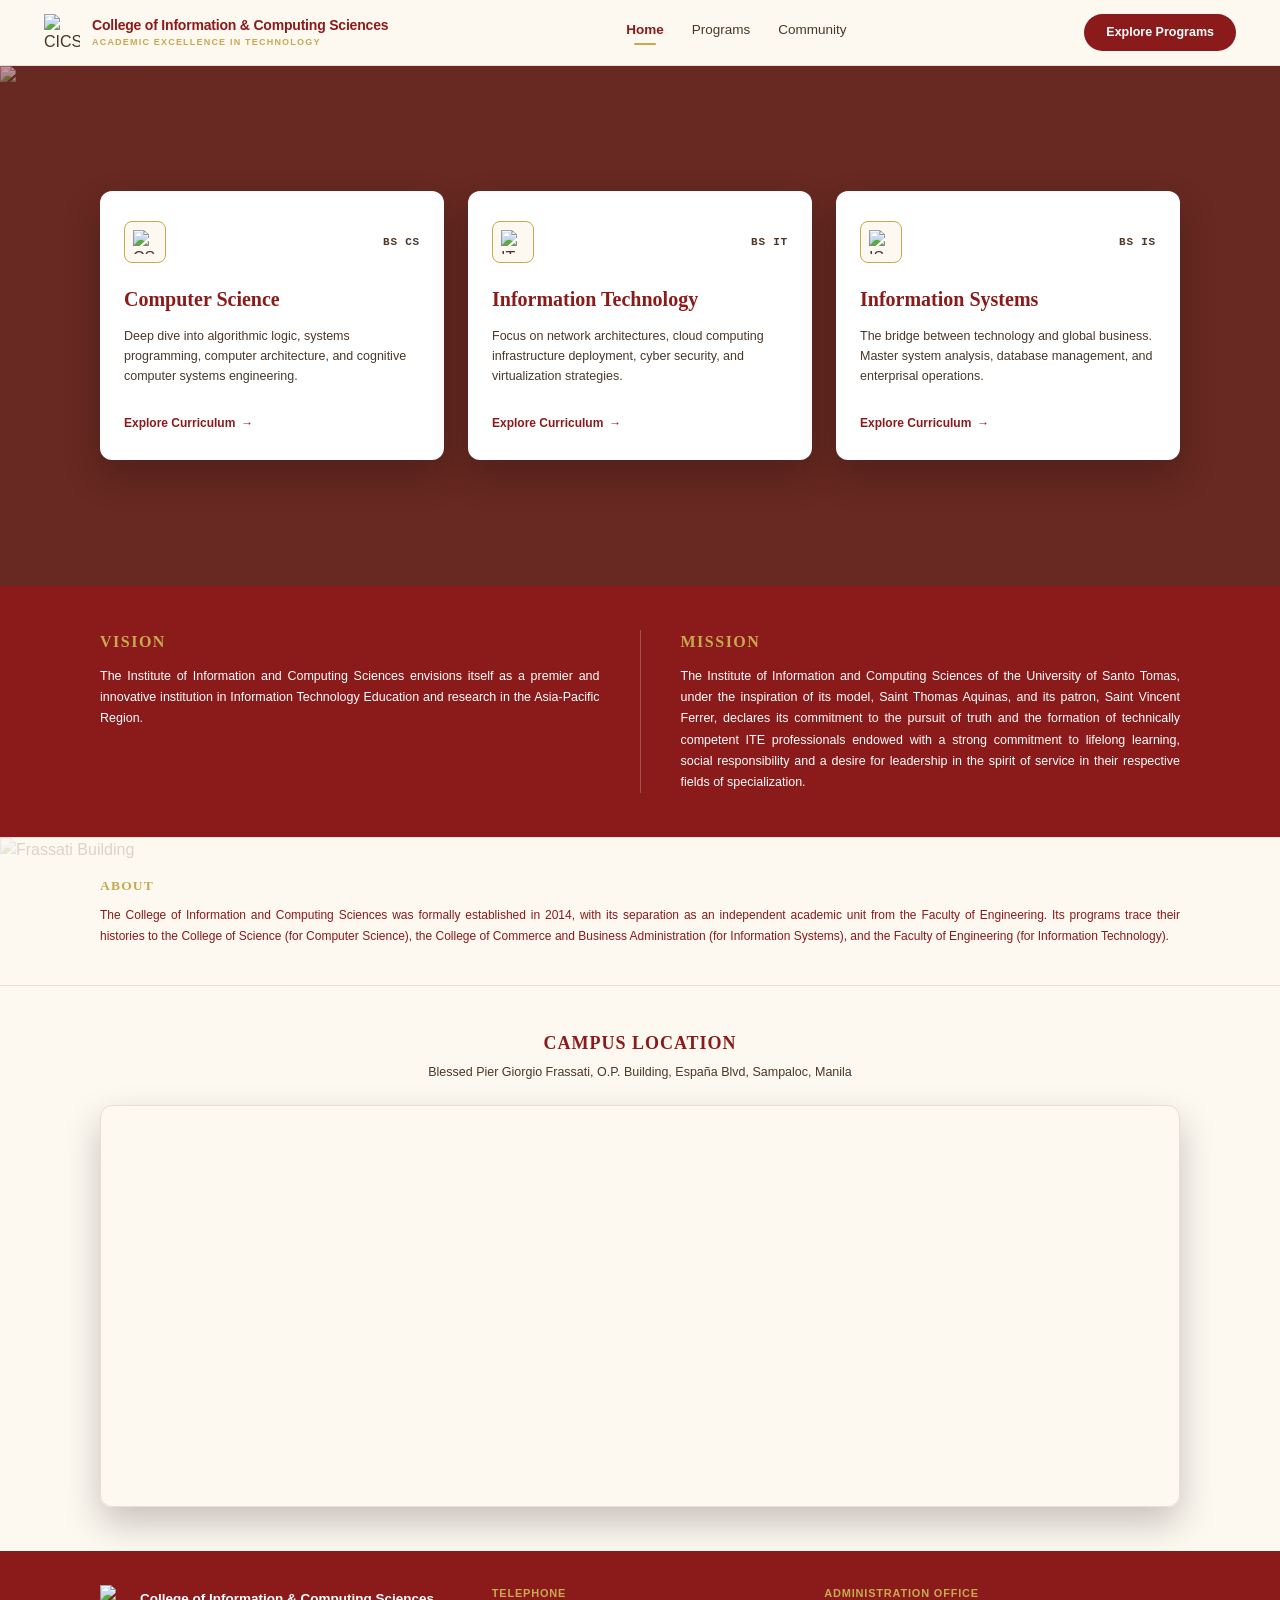
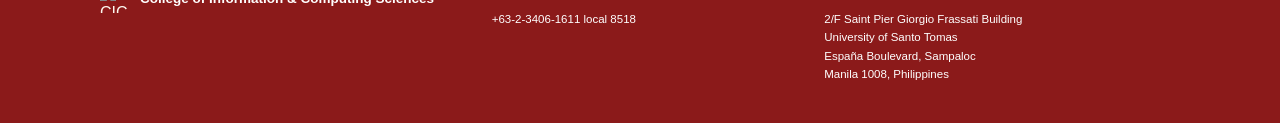
==== index.html @ a7427cb4 "Add files via upload" ====
<!DOCTYPE html>
<html lang="en">
<head>
  <meta charset="UTF-8">
  <meta name="viewport" content="width=device-width, initial-scale=1.0">
  <title>College of Information & Computing Sciences</title>
  <link rel="stylesheet" href="style.css">
</head>
<body>

  <header class="navbar">
    <div class="nav-brand">
      <div class="logo-mark">
        <img src="C:\Users\orphe\OneDrive\Desktop\LabActAppDev\img\CICS Logo.png" alt="CICS Logo" class="img-fluid">
      </div>
      <div class="brand-text">
        <span class="brand-title">College of Information & Computing Sciences</span>
        <span class="brand-subtitle">ACADEMIC EXCELLENCE IN TECHNOLOGY</span>
      </div>
    </div>

    <nav class="nav-links">
      <a href="index.html" class="nav-link active">Home</a>
      <a href="programs.html" class="nav-link">Programs</a>
      <a href="community.html" class="nav-link">Community</a>
    </nav>

    <div class="nav-action">
      <a href="programs.html" class="btn-primary">Explore Programs</a>
    </div>
  </header>

  <main>
    <section class="hero-section">
      <img src="C:\Users\orphe\OneDrive\Desktop\LabActAppDev\img\Frassati Building.png" alt="Frassati Building" class="hero-bg-img">
      <div class="hero-bg-overlay"></div>
      <div class="hero-container">
        
        <div class="program-card">
          <div class="card-header">
            <div class="card-icon-box">
              <img src="C:\Users\orphe\OneDrive\Desktop\LabActAppDev\img\CS Icon.png" alt="CS Icon" class="card-icon-img">
            </div>
            <span class="card-badge">BS CS</span>
          </div>
          <h2 class="card-title">Computer Science</h2>
          <p class="card-desc">Deep dive into algorithmic logic, systems programming, computer architecture, and cognitive computer systems engineering.</p>
          <a href="programs.html" class="card-link">Explore Curriculum <span class="arrow">&rarr;</span></a>
        </div>

        <div class="program-card">
          <div class="card-header">
            <div class="card-icon-box">
              <img src="C:\Users\orphe\OneDrive\Desktop\LabActAppDev\img\IT Icon.png" alt="IT Icon" class="card-icon-img">
            </div>
            <span class="card-badge">BS IT</span>
          </div>
          <h2 class="card-title">Information Technology</h2>
          <p class="card-desc">Focus on network architectures, cloud computing infrastructure deployment, cyber security, and virtualization strategies.</p>
          <a href="programs.html" class="card-link">Explore Curriculum <span class="arrow">&rarr;</span></a>
        </div>

        <div class="program-card">
          <div class="card-header">
            <div class="card-icon-box">
              <img src="C:\Users\orphe\OneDrive\Desktop\LabActAppDev\img\IS Icon.png" alt="IS Icon" class="card-icon-img">
            </div>
            <span class="card-badge">BS IS</span>
          </div>
          <h2 class="card-title">Information Systems</h2>
          <p class="card-desc">The bridge between technology and global business. Master system analysis, database management, and enterprisal operations.</p>
          <a href="programs.html" class="card-link">Explore Curriculum <span class="arrow">&rarr;</span></a>
        </div>

      </div>
    </section>

    <section class="vm-section">
      <div class="vm-container">
        <div class="vm-block">
          <h3 class="vm-title">VISION</h3>
          <p class="vm-text">The Institute of Information and Computing Sciences envisions itself as a premier and innovative institution in Information Technology Education and research in the Asia-Pacific Region.</p>
        </div>
        <div class="vm-divider"></div>
        <div class="vm-block">
          <h3 class="vm-title">MISSION</h3>
          <p class="vm-text">The Institute of Information and Computing Sciences of the University of Santo Tomas, under the inspiration of its model, Saint Thomas Aquinas, and its patron, Saint Vincent Ferrer, declares its commitment to the pursuit of truth and the formation of technically competent ITE professionals endowed with a strong commitment to lifelong learning, social responsibility and a desire for leadership in the spirit of service in their respective fields of specialization.</p>
        </div>
      </div>
    </section>

    <section class="about-section">
      <img src="C:\Users\orphe\OneDrive\Desktop\LabActAppDev\img\Frassati Building.png" alt="Frassati Building" class="about-bg-img">
      <div class="about-container">
        <h4 class="about-label">ABOUT</h4>
        <p class="about-text">The College of Information and Computing Sciences was formally established in 2014, with its separation as an independent academic unit from the Faculty of Engineering. Its programs trace their histories to the College of Science (for Computer Science), the College of Commerce and Business Administration (for Information Systems), and the Faculty of Engineering (for Information Technology).</p>
      </div>
    </section>
  </main>

  <section class="map-section">
      <div class="map-container">
        <h3 class="map-title">CAMPUS LOCATION</h3>
        <p class="map-subtitle">Blessed Pier Giorgio Frassati, O.P. Building, España Blvd, Sampaloc, Manila</p>
        <div class="map-wrapper">
          <iframe 
            src="https://www.google.com/maps?q=Blessed+Pier+Giorgio+Frassati+Building+UST&output=embed"
            width="100%" 
            height="400" 
            style="border:0;" 
            allowfullscreen="" 
            loading="lazy" 
            referrerpolicy="no-referrer-when-downgrade">
          </iframe>
        </div>
      </div>
  </section>

  <footer class="footer">
    <div class="footer-container">
      <div class="footer-brand">
        <div class="footer-logo">
          <img src="C:\Users\orphe\OneDrive\Desktop\LabActAppDev\img\CICS Logo.png" alt="CICS Logo" class="img-fluid">
        </div>
        <div class="footer-name">College of Information &amp; Computing Sciences</div>
      </div>

      <div class="footer-col">
        <div class="footer-heading">TELEPHONE</div>
        <p class="footer-body">+63-2-3406-1611 local 8518</p>
      </div>

      <div class="footer-col">
        <div class="footer-heading">ADMINISTRATION OFFICE</div>
        <p class="footer-body">
          2/F Saint Pier Giorgio Frassati Building<br>
          University of Santo Tomas<br>
          España Boulevard, Sampaloc<br>
          Manila 1008, Philippines
        </p>
      </div>
    </div>
  </footer>

</body>
</html>
---- style.css ----
:root {
  --primary-red: #8B1A1A;
  --dark-brown: #4A3728;
  --gold: #C8A951;
  --warm-cream: #FDF8F0;
  --white: #FFFFFF;
  --border-light: #EBDCD5;
  --overlay-bg: rgba(139, 26, 26, 0.45);
  --shadow-card: 0 16px 36px rgba(0, 0, 0, 0.22);
  --shadow-hover: 0 20px 42px rgba(0, 0, 0, 0.28);
}
* {
  margin: 0;
  padding: 0;
  box-sizing: border-box;
}
body {
  font-family: "Geist", -apple-system, BlinkMacSystemFont, "Segoe UI", Roboto, sans-serif;
  background-color: var(--warm-cream);
  color: var(--dark-brown);
  line-height: 1.5;
}
.img-fluid {
  width: 100%;
  height: 100%;
  object-fit: contain;
  display: block;
}
.navbar {
  display: flex;
  align-items: center;
  justify-content: space-between;
  padding: 14px 44px;
  background-color: var(--warm-cream);
  border-bottom: 1px solid var(--border-light);
  position: sticky;
  top: 0;
  z-index: 100;
}
.nav-brand {
  display: flex;
  align-items: center;
  gap: 12px;
}
.logo-mark {
  width: 36px;
  height: 36px;
  display: flex;
  align-items: center;
  justify-content: center;
}
.brand-text {
  display: flex;
  flex-direction: column;
}
.brand-title {
  font-size: 14px;
  font-weight: 700;
  color: var(--primary-red);
  letter-spacing: -0.2px;
}
.brand-subtitle {
  font-size: 9px;
  letter-spacing: 1.2px;
  font-weight: 600;
  color: var(--gold);
  text-transform: uppercase;
}
.nav-links {
  display: flex;
  gap: 28px;
}
.nav-link {
  text-decoration: none;
  font-size: 13.5px;
  font-weight: 500;
  color: var(--dark-brown);
  position: relative;
  padding-bottom: 4px;
  transition: color 0.2s ease;
}
.nav-link:hover,
.nav-link.active {
  font-weight: 600;
  color: var(--primary-red);
}
.nav-link.active::after {
  content: "";
  position: absolute;
  bottom: 0;
  left: 20%;
  right: 20%;
  height: 2px;
  background-color: var(--gold);
  border-radius: 2px;
}
.btn-primary {
  display: inline-block;
  background-color: var(--primary-red);
  color: var(--white);
  font-size: 12.5px;
  font-weight: 600;
  padding: 9px 22px;
  border-radius: 20px;
  text-decoration: none;
  transition: background-color 0.2s, transform 0.15s;
}
.btn-primary:hover {
  background-color: var(--dark-brown);
  transform: translateY(-1px);
}
.hero-section {
  position: relative;
  min-height: 520px;
  display: flex;
  align-items: center;
  justify-content: center;
  padding: 55px 24px;
  overflow: hidden;
  background-color: var(--dark-brown);
}
.hero-bg-img,
.community-bg-img,
.programs-bg-img {
  position: absolute;
  top: 0;
  left: 0;
  width: 100%;
  height: 100%;
  object-fit: cover;
  object-position: center 5%;
  z-index: 1;
}
.hero-bg-overlay,
.community-overlay,
.programs-overlay {
  position: absolute;
  inset: 0;
  background: var(--overlay-bg);
  z-index: 2;
}
.hero-container {
  width: 100%;
  max-width: 1080px;
  display: grid;
  grid-template-columns: repeat(3, 1fr);
  gap: 24px;
  position: relative;
  z-index: 3;
}
.program-card {
  background: var(--white);
  border-radius: 12px;
  padding: 30px 24px 28px;
  box-shadow: var(--shadow-card);
  display: flex;
  flex-direction: column;
  transition: transform 0.2s ease, box-shadow 0.2s ease;
}
.program-card:hover {
  transform: translateY(-4px);
  box-shadow: var(--shadow-hover);
}
.card-header {
  display: flex;
  align-items: center;
  justify-content: space-between;
  margin-bottom: 24px;
}
.card-icon-box {
  width: 42px;
  height: 42px;
  border-radius: 8px;
  background: var(--warm-cream);
  display: flex;
  align-items: center;
  justify-content: center;
  border: 1px solid var(--gold);
  padding: 8px;
}
.card-icon-img {
  width: 100%;
  height: 100%;
  object-fit: contain;
}
.card-badge,
.patron-feast,
.community-section-label,
.org-title {
  font-family: "Geist Mono", monospace;
  font-weight: 700;
}
.card-badge {
  font-size: 11px;
  letter-spacing: 0.8px;
  color: var(--dark-brown);
}
.card-title,
.vm-title,
.about-label,
.map-title,
.programs-header-banner h1,
.programs-grid .program-card h2,
.accreditation-banner h2,
.accred-info h3,
.community-header-banner h1,
.admin-info h3,
.section-strip-banner h2,
.patron-name {
  font-family: "Lora", Georgia, serif;
}
.card-title {
  font-size: 20px;
  font-weight: 700;
  color: var(--primary-red);
  margin-bottom: 14px;
  line-height: 1.25;
}
.card-desc {
  font-size: 12.5px;
  line-height: 1.6;
  color: var(--dark-brown);
  margin-bottom: 28px;
  flex-grow: 1;
}
.card-link {
  font-size: 12px;
  font-weight: 700;
  color: var(--primary-red);
  text-decoration: none;
  display: inline-flex;
  align-items: center;
  gap: 6px;
  transition: gap 0.2s;
  margin-top: auto;
}
.card-link:hover .arrow {
  transform: translateX(4px);
}
.arrow {
  transition: transform 0.2s;
}
.vm-section {
  background-color: var(--primary-red);
  color: var(--white);
  padding: 44px 30px;
}
.vm-container {
  max-width: 1080px;
  margin: 0 auto;
  display: flex;
  align-items: flex-start;
  gap: 40px;
}
.vm-block {
  flex: 1;
}
.vm-divider {
  width: 1px;
  align-self: stretch;
  background-color: rgba(255, 255, 255, 0.25);
}
.vm-title {
  font-size: 16px;
  font-weight: 800;
  letter-spacing: 1.5px;
  color: var(--gold);
  margin-bottom: 12px;
}
.vm-text {
  font-size: 12.5px;
  line-height: 1.7;
  color: var(--white);
  text-align: justify;
}
.about-section {
  position: relative;
  background-color: var(--warm-cream);
  padding: 38px 30px;
  overflow: hidden;
  border-top: 1px solid var(--border-light);
}
.about-bg-img {
  position: absolute;
  top: 0;
  left: 0;
  width: 100%;
  height: 100%;
  object-fit: cover;
  object-position: center 85%;
  opacity: 0.18;
  filter: grayscale(15%) contrast(1.1);
  pointer-events: none;
}
.about-container {
  max-width: 1080px;
  margin: 0 auto;
  position: relative;
  z-index: 2;
}
.about-label {
  font-size: 13.5px;
  font-weight: 800;
  letter-spacing: 1.2px;
  color: var(--gold);
  margin-bottom: 8px;
}
.about-text {
  font-size: 12px;
  line-height: 1.75;
  color: var(--primary-red);
  text-align: justify;
}
.map-section {
  background-color: var(--warm-cream);
  padding: 44px 24px;
  border-top: 1px solid var(--border-light);
}
.map-container {
  max-width: 1080px;
  margin: 0 auto;
  text-align: center;
}
.map-title {
  font-size: 18px;
  color: var(--primary-red);
  letter-spacing: 1px;
  margin-bottom: 6px;
}
.map-subtitle {
  font-size: 12.5px;
  color: var(--dark-brown);
  margin-bottom: 24px;
}
.map-wrapper {
  border-radius: 12px;
  overflow: hidden;
  box-shadow: var(--shadow-card);
  border: 1px solid var(--border-light);
  display: flex;
}
.map-wrapper iframe {
  width: 100%;
  height: 400px;
  display: block;
}
.programs-header-banner,
.community-header-banner,
.accreditation-banner,
.section-strip-banner {
  background-color: var(--primary-red);
  color: var(--white);
  text-align: center;
}
.programs-header-banner {
  padding: 40px 20px 25px;
}
.programs-header-banner h1,
.community-header-banner h1 {
  font-size: 1.8rem;
  letter-spacing: 2px;
  color: var(--gold);
  margin-bottom: 12px;
}
.programs-header-banner p {
  max-width: 850px;
  margin: 0 auto;
  font-size: 0.85rem;
  line-height: 1.6;
  color: var(--warm-cream);
  opacity: 0.9;
}
.programs-grid-wrapper {
  position: relative;
  padding: 50px 20px;
  overflow: hidden;
  background-color: var(--dark-brown);
}
.programs-grid {
  position: relative;
  z-index: 3;
  max-width: 1150px;
  margin: 0 auto;
  display: grid;
  grid-template-columns: repeat(3, 1fr);
  gap: 20px;
  align-items: stretch;
}
.programs-grid .program-card,
.program-photo-box {
  border-radius: 12px;
  overflow: hidden;
  min-height: 250px;
  height: 100%;
}
.programs-grid .program-card {
  padding: 28px 24px;
}
.programs-grid .program-card .card-header {
  margin-bottom: 16px;
}
.programs-grid .program-card h2 {
  font-size: 1.25rem;
  margin: 0 0 12px 0;
  color: var(--primary-red);
  line-height: 1.25;
}
.programs-grid .program-card p {
  font-size: 12.5px;
  line-height: 1.6;
  color: var(--dark-brown);
  margin-bottom: 20px;
  flex-grow: 1;
}
.programs-grid .program-card .card-link {
  margin-bottom: 0;
}
.program-photo-box {
  background: transparent;
  box-shadow: none;
  border-radius: 0;
  display: flex;
  align-items: center;
  justify-content: center;
  padding: 0;
}
.program-photo-box img {
  width: 82%;
  height: 82%;
  max-height: 210px;
  object-fit: cover;
  border-radius: 12px;
  box-shadow: var(--shadow-card);
  display: block;
}
.accreditation-banner {
  padding: 30px 20px 20px;
}
.accreditation-banner h2 {
  color: var(--gold);
  font-size: 1.3rem;
  letter-spacing: 1.5px;
  margin-bottom: 8px;
}
.accreditation-banner p {
  max-width: 900px;
  margin: 0 auto;
  font-size: 0.8rem;
  line-height: 1.6;
  color: var(--warm-cream);
  opacity: 0.9;
}
.accreditation-section {
  background: var(--warm-cream);
  padding: 35px 20px;
}
.accreditation-container {
  max-width: 1100px;
  margin: 0 auto;
  display: grid;
  grid-template-columns: repeat(2, 1fr);
  gap: 40px;
}
.accreditation-card {
  display: flex;
  justify-content: space-between;
  align-items: center;
  gap: 20px;
}
.accred-info {
  flex: 1;
}
.accred-info h3 {
  font-size: 0.95rem;
  color: var(--gold);
  letter-spacing: 1px;
  margin-bottom: 8px;
}
.accred-info p {
  font-size: 0.78rem;
  line-height: 1.55;
  color: var(--dark-brown);
}
.accred-logo {
  flex-shrink: 0;
  width: 85px;
  display: flex;
  align-items: center;
  justify-content: center;
}
.accred-logo img {
  width: 100%;
  height: auto;
  object-fit: contain;
}
.community-header-banner {
  padding: 35px 20px 25px;
}
.community-header-banner p {
  max-width: 860px;
  margin: 0 auto;
  font-size: 0.82rem;
  line-height: 1.6;
  color: var(--warm-cream);
  opacity: 0.95;
}
.community-grid-wrapper {
  position: relative;
  padding: 40px 24px 50px;
  overflow: hidden;
  background-color: var(--dark-brown);
}
.community-content-container {
  position: relative;
  z-index: 3;
  max-width: 1120px;
  margin: 0 auto;
  display: flex;
  flex-direction: column;
  align-items: center;
}
.community-section-label {
  background-color: var(--primary-red);
  color: var(--gold);
  font-size: 13px;
  letter-spacing: 1.2px;
  padding: 10px 28px;
  border-radius: 6px;
  margin-bottom: 24px;
  box-shadow: 0 4px 14px rgba(0, 0, 0, 0.25);
}
.admin-label {
  margin-top: 36px;
}
.orgs-grid {
  width: 100%;
  display: grid;
  grid-template-columns: repeat(5, 1fr);
  gap: 16px;
}
.org-card,
.admin-card {
  background: var(--white);
  border-radius: 10px;
  box-shadow: 0 10px 25px rgba(0, 0, 0, 0.2);
  display: flex;
  flex-direction: column;
  align-items: center;
}
.org-card {
  padding: 14px 10px 12px;
  gap: 10px;
}
.org-title {
  font-size: 11px;
  color: var(--primary-red);
  text-align: center;
  height: 28px;
  display: flex;
  align-items: center;
  justify-content: center;
}
.org-logo-box {
  width: 100%;
  aspect-ratio: 1 / 1;
  border-radius: 8px;
  overflow: hidden;
  display: flex;
  align-items: center;
  justify-content: center;
}
.org-logo-box img,
.admin-photo-box img,
.update-img-box img,
.patron-portrait img {
  width: 100%;
  height: 100%;
  object-fit: cover;
  display: block;
}
.admins-grid {
  width: 100%;
  display: grid;
  grid-template-columns: repeat(4, 1fr);
  gap: 18px;
}
.admin-card {
  padding: 16px 14px 14px;
  justify-content: space-between;
}
.admin-info {
  text-align: center;
  margin-bottom: 12px;
  min-height: 48px;
}
.admin-info h3 {
  font-size: 12.5px;
  color: var(--primary-red);
  line-height: 1.3;
  margin-bottom: 4px;
}
.admin-role {
  font-size: 11px;
  font-weight: 600;
  color: var(--gold);
  display: block;
}
.admin-photo-box {
  width: 100%;
  aspect-ratio: 1 / 1;
  border-radius: 6px;
  overflow: hidden;
  display: flex;
}
.section-strip-banner {
  padding: 14px 20px;
}
.section-strip-banner h2 {
  font-size: 1.25rem;
  letter-spacing: 1.5px;
  color: var(--gold);
  margin: 0;
}
.updates-section {
  background-color: var(--warm-cream);
  padding: 30px 24px;
}
.updates-grid {
  max-width: 1120px;
  margin: 0 auto;
  display: grid;
  grid-template-columns: repeat(3, 1fr);
  gap: 20px;
}
.update-card {
  background: var(--white);
  border-radius: 8px;
  overflow: hidden;
  box-shadow: 0 6px 18px rgba(0, 0, 0, 0.08);
  display: flex;
  flex-direction: column;
}
.update-img-box {
  width: 100%;
  height: 140px;
  overflow: hidden;
  display: flex;
}
.update-content {
  padding: 14px 16px 16px;
  display: flex;
  flex-direction: column;
  flex-grow: 1;
}
.update-content p {
  font-size: 11.5px;
  line-height: 1.55;
  color: var(--dark-brown);
  margin-bottom: 14px;
  flex-grow: 1;
}
.update-link {
  font-size: 11.5px;
  font-weight: 700;
  color: var(--primary-red);
  text-decoration: none;
  align-self: flex-end;
}
.patron-section {
  background-color: var(--white);
  padding: 36px 24px;
}
.patron-container {
  max-width: 1020px;
  margin: 0 auto;
  display: flex;
  align-items: center;
  justify-content: space-between;
  gap: 32px;
}
.patron-portrait {
  width: 170px;
  flex-shrink: 0;
  border-radius: 8px;
  overflow: hidden;
  box-shadow: 0 8px 24px rgba(0, 0, 0, 0.2);
  display: flex;
}
.patron-details {
  flex: 1;
}
.patron-header {
  margin-bottom: 12px;
}
.patron-name {
  font-size: 1.5rem;
  font-weight: 800;
  color: var(--gold);
  letter-spacing: 1px;
}
.patron-feast {
  font-size: 12px;
  color: var(--gold);
  letter-spacing: 1.2px;
  display: inline-block;
  margin-left: 12px;
}
.patron-bio {
  font-family: "Geist Mono", monospace;
  font-size: 13.5px;
  line-height: 1.65;
  color: var(--primary-red);
  font-weight: 600;
  text-align: justify;
}
.patron-crest {
  width: 130px;
  flex-shrink: 0;
  display: flex;
  align-items: center;
  justify-content: center;
}
.patron-crest img {
  width: 100%;
  height: auto;
  object-fit: contain;
}
.footer {
  background-color: var(--primary-red);
  color: var(--warm-cream);
  padding: 34px 30px 40px;
}
.footer-container {
  max-width: 1080px;
  margin: 0 auto;
  display: grid;
  grid-template-columns: 1.2fr 1fr 1.2fr;
  gap: 36px;
  align-items: start;
}
.footer-brand {
  display: flex;
  align-items: center;
  gap: 12px;
}
.footer-logo {
  width: 28px;
  height: 28px;
  display: flex;
  align-items: center;
  justify-content: center;
}
.footer-name {
  font-size: 13.5px;
  font-weight: 700;
  color: var(--white);
  line-height: 1.35;
}
.footer-heading {
  font-size: 11px;
  font-weight: 700;
  letter-spacing: 0.8px;
  color: var(--gold);
  margin-bottom: 8px;
}
.footer-body {
  font-size: 11.5px;
  line-height: 1.6;
  color: var(--white);
}
@media (max-width: 900px) {
  .hero-container,
  .programs-grid,
  .updates-grid,
  .accreditation-container,
  .footer-container {
    grid-template-columns: 1fr;
  }
  .orgs-grid {
    grid-template-columns: repeat(3, 1fr);
  }
  .admins-grid {
    grid-template-columns: repeat(2, 1fr);
  }
  .vm-container {
    flex-direction: column;
    gap: 24px;
  }
  .vm-divider {
    display: none;
  }
  .patron-container {
    flex-direction: column;
    text-align: center;
  }
  .patron-feast {
    display: block;
    margin-left: 0;
    margin-top: 6px;
  }
  .footer-container {
    gap: 20px;
  }
}
@media (max-width: 600px) {
  .navbar,
  .nav-brand {
    flex-direction: column;
    text-align: center;
  }
  .navbar {
    gap: 14px;
    padding: 16px 20px;
  }
  .nav-brand {
    gap: 8px;
  }
  .nav-links {
    gap: 16px;
    flex-wrap: wrap;
    justify-content: center;
  }
  .nav-action {
    width: 100%;
    display: flex;
    justify-content: center;
  }
  .btn-primary {
    width: 100%;
    max-width: 220px;
    text-align: center;
  }
}
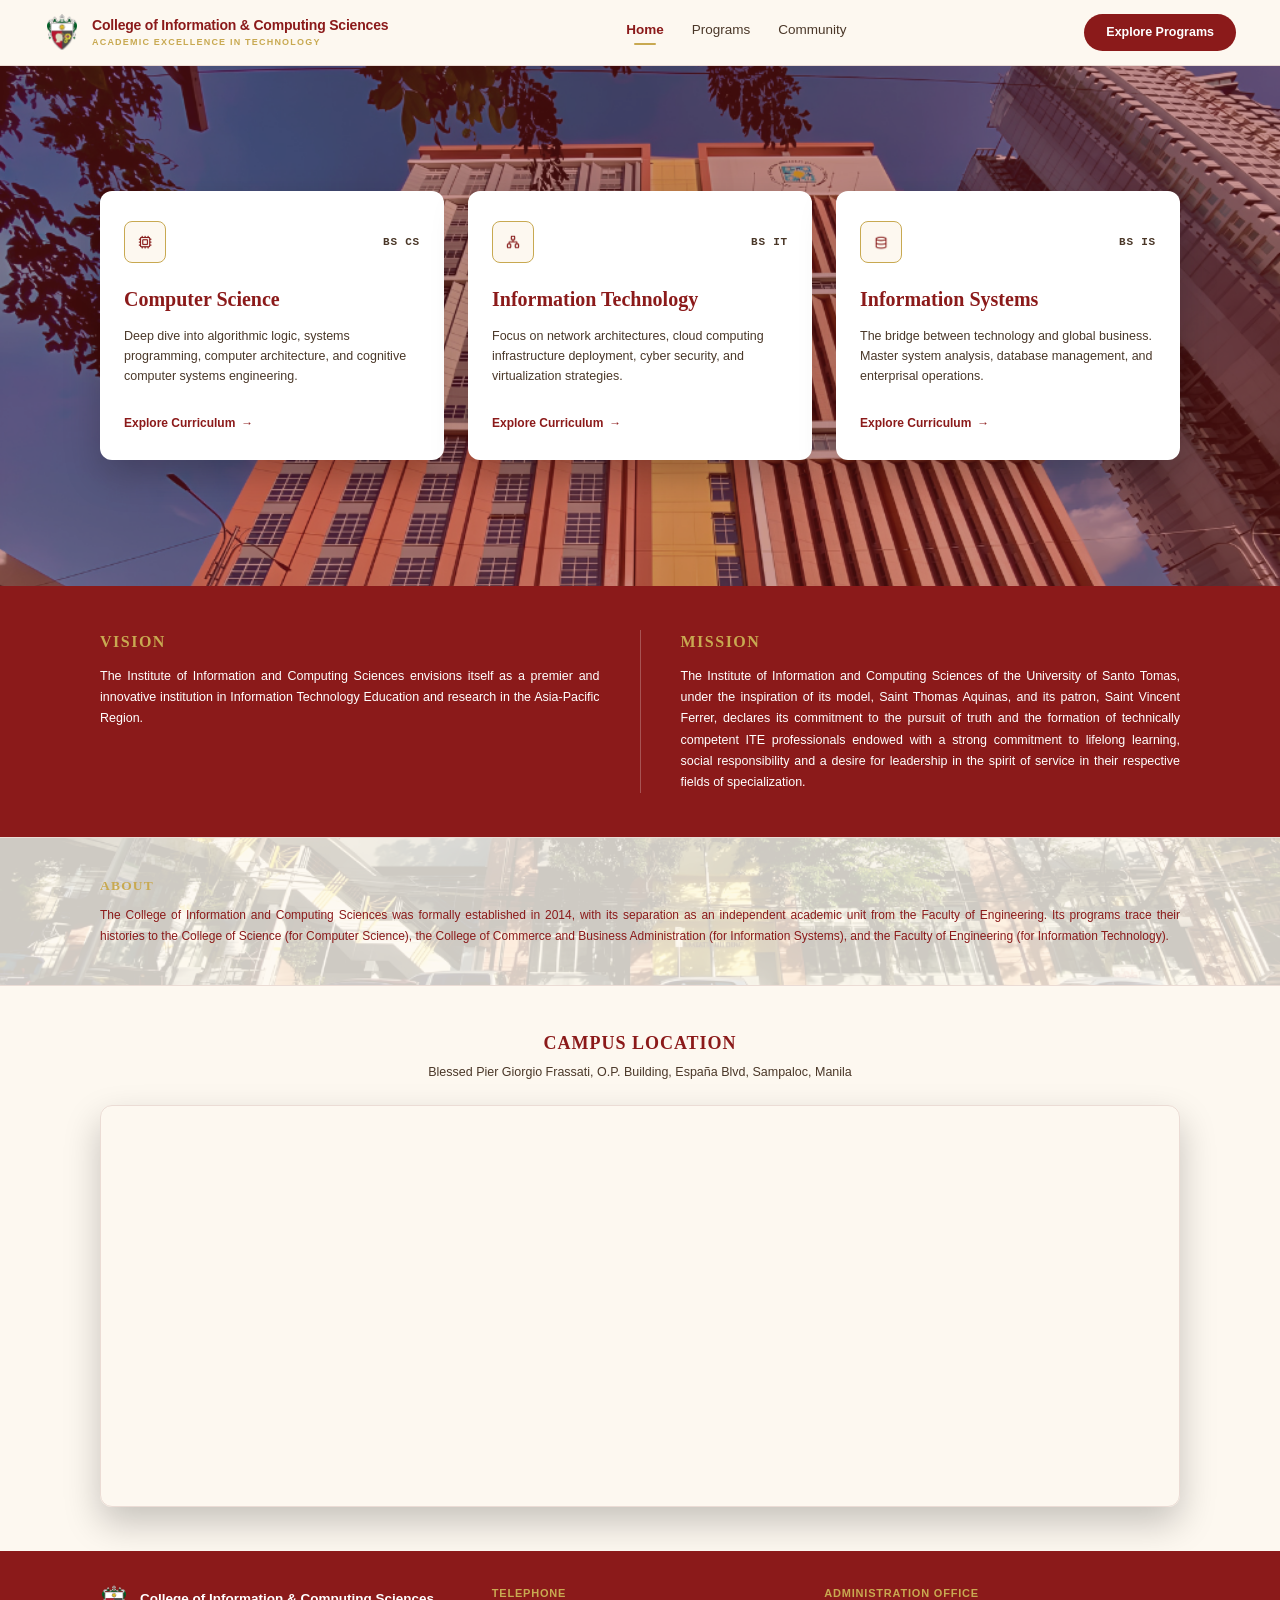
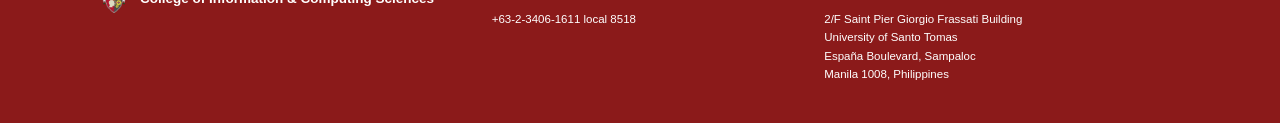
==== commit 8af7796a: "Fix HTML encoding and update image paths" ====
--- a/index.html
+++ b/index.html
@@ -11,7 +11,7 @@
   <header class="navbar">
     <div class="nav-brand">
       <div class="logo-mark">
-        <img src="C:\Users\orphe\OneDrive\Desktop\LabActAppDev\img\CICS Logo.png" alt="CICS Logo" class="img-fluid">
+        <img src="CICS Logo.png" alt="CICS Logo" class="img-fluid">
       </div>
       <div class="brand-text">
         <span class="brand-title">College of Information & Computing Sciences</span>
@@ -32,14 +32,14 @@
 
   <main>
     <section class="hero-section">
-      <img src="C:\Users\orphe\OneDrive\Desktop\LabActAppDev\img\Frassati Building.png" alt="Frassati Building" class="hero-bg-img">
+      <img src="Frassati Building.png" alt="Frassati Building" class="hero-bg-img">
       <div class="hero-bg-overlay"></div>
       <div class="hero-container">
         
         <div class="program-card">
           <div class="card-header">
             <div class="card-icon-box">
-              <img src="C:\Users\orphe\OneDrive\Desktop\LabActAppDev\img\CS Icon.png" alt="CS Icon" class="card-icon-img">
+              <img src="CS Icon.png" alt="CS Icon" class="card-icon-img">
             </div>
             <span class="card-badge">BS CS</span>
           </div>
@@ -51,7 +51,7 @@
         <div class="program-card">
           <div class="card-header">
             <div class="card-icon-box">
-              <img src="C:\Users\orphe\OneDrive\Desktop\LabActAppDev\img\IT Icon.png" alt="IT Icon" class="card-icon-img">
+              <img src="IT Icon.png" alt="IT Icon" class="card-icon-img">
             </div>
             <span class="card-badge">BS IT</span>
           </div>
@@ -63,7 +63,7 @@
         <div class="program-card">
           <div class="card-header">
             <div class="card-icon-box">
-              <img src="C:\Users\orphe\OneDrive\Desktop\LabActAppDev\img\IS Icon.png" alt="IS Icon" class="card-icon-img">
+              <img src="IS Icon.png" alt="IS Icon" class="card-icon-img">
             </div>
             <span class="card-badge">BS IS</span>
           </div>
@@ -90,7 +90,7 @@
     </section>
 
     <section class="about-section">
-      <img src="C:\Users\orphe\OneDrive\Desktop\LabActAppDev\img\Frassati Building.png" alt="Frassati Building" class="about-bg-img">
+      <img src="Frassati Building.png" alt="Frassati Building" class="about-bg-img">
       <div class="about-container">
         <h4 class="about-label">ABOUT</h4>
         <p class="about-text">The College of Information and Computing Sciences was formally established in 2014, with its separation as an independent academic unit from the Faculty of Engineering. Its programs trace their histories to the College of Science (for Computer Science), the College of Commerce and Business Administration (for Information Systems), and the Faculty of Engineering (for Information Technology).</p>
@@ -120,7 +120,7 @@
     <div class="footer-container">
       <div class="footer-brand">
         <div class="footer-logo">
-          <img src="C:\Users\orphe\OneDrive\Desktop\LabActAppDev\img\CICS Logo.png" alt="CICS Logo" class="img-fluid">
+          <img src="CICS Logo.png" alt="CICS Logo" class="img-fluid">
         </div>
         <div class="footer-name">College of Information &amp; Computing Sciences</div>
       </div>
@@ -143,4 +143,4 @@
   </footer>
 
 </body>
-</html>+</html>
